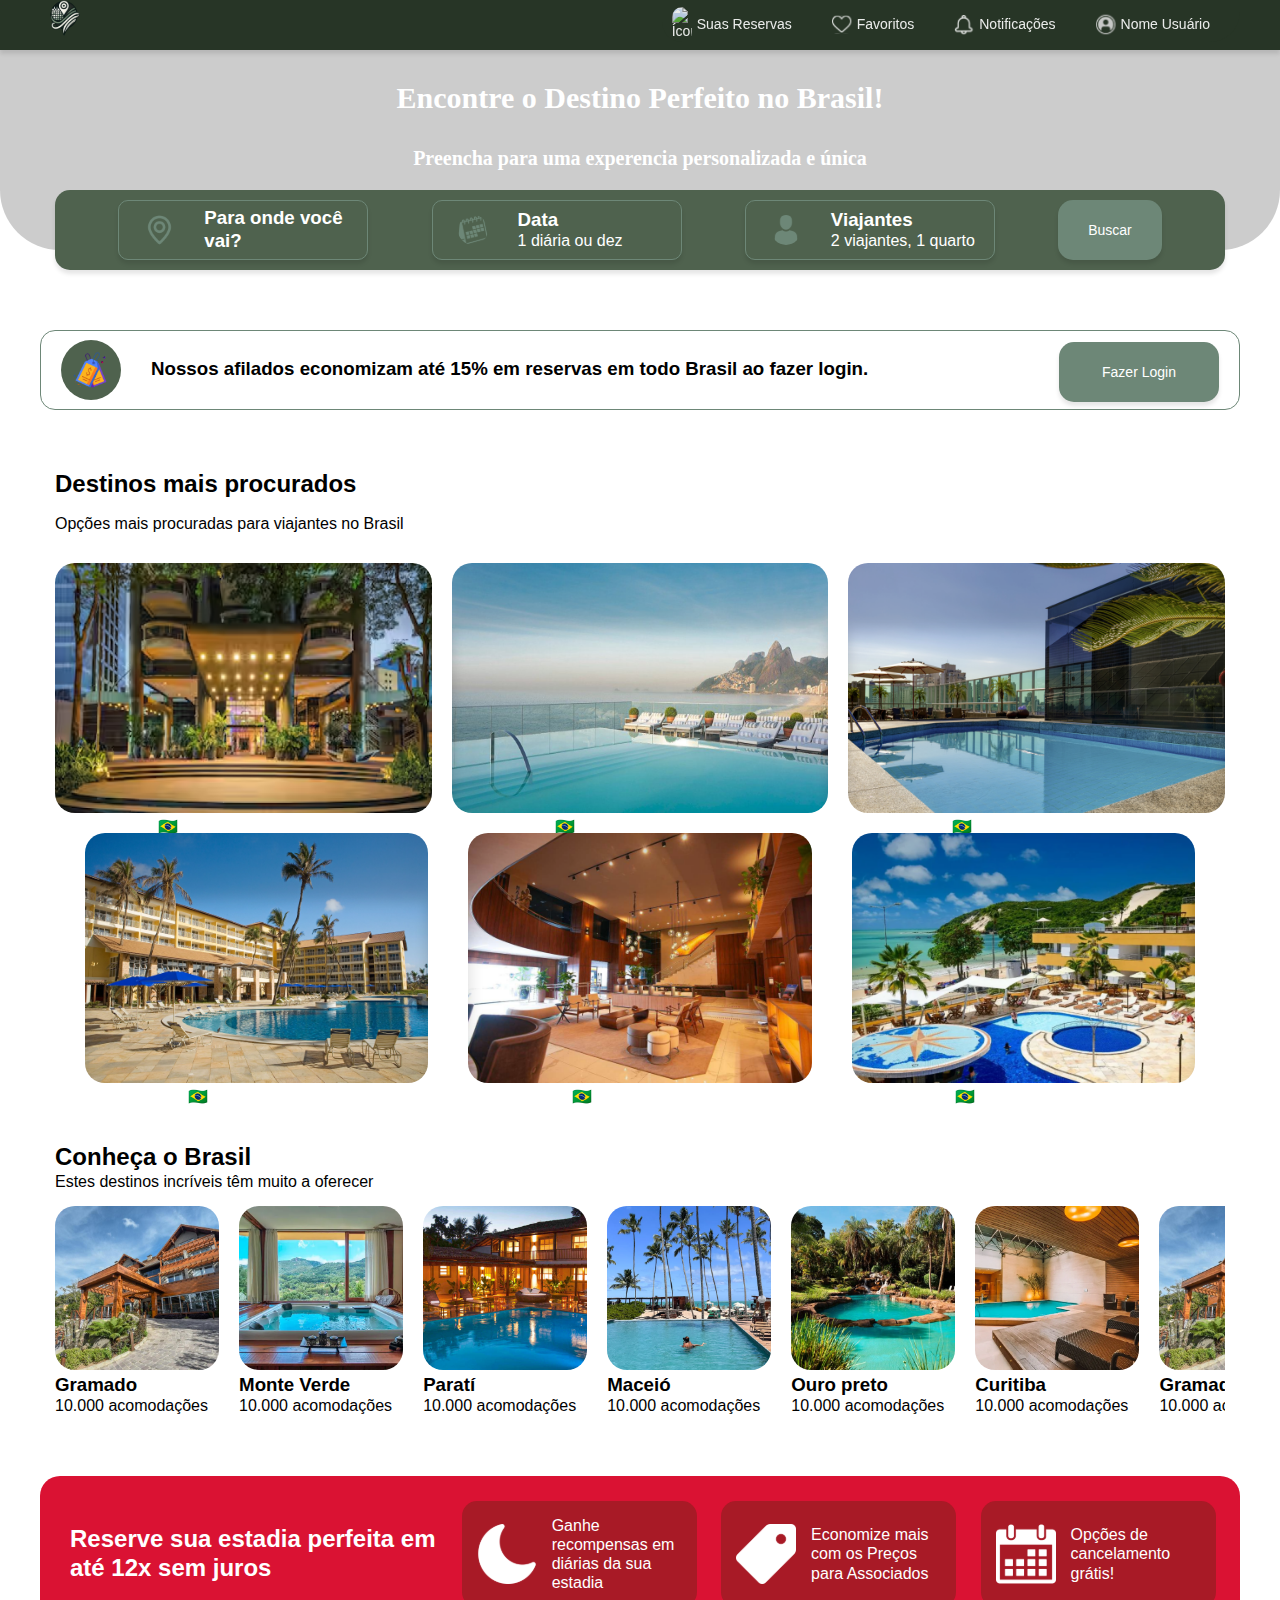
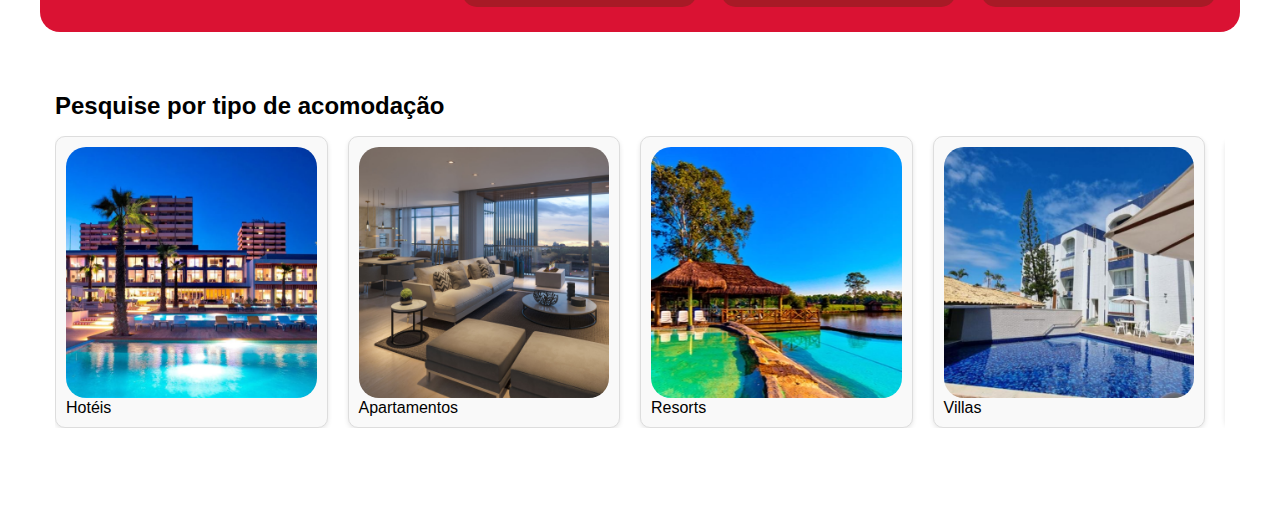
==== Public/index.html @ 56210f22 "atualizações" ====
<!DOCTYPE html>
<html lang="pt-br">

<head>
  <meta charset="UTF-8">
  <meta name="viewport" content="width=device-width, initial-scale=1.0">
  <title>Landing Page - Reserva de Destinos no Brasil</title>
  <link rel="stylesheet" href="Assets/css/home.css">
</head>

<body>
  <header>
    <div class="container">
      <div class="area">
        <div class="logo">
          <a href="/">
            <img src="./elements/icons/logo.svg" alt="" />
          </a>
        </div>
        <div class="menu-opener">
          <div class="hamburger-icon">
            <span></span>
            <span></span>
            <span></span>
          </div>
          <div class="close-icon">
            <span></span>
            <span></span>
          </div>
        </div>
      </div>
      <nav>
        <ul>
          <li><a href=""><img src="./elements/icons/suasReservas.svg" alt="Ícone de Suas Reservas"> Suas Reservas</a>
          </li>
          <li><a href=""><img src="./elements/icons/coracao.svg" alt="Ícone de Favoritos"> Favoritos</a></li>
          <li><a href=""><img src="./elements/icons/sino.svg" alt="Ícone de Notificações">Notificações</a></li>
          <li><a href=""><img src="./elements/icons/user.svg" alt="Ícone de Usuário"> Nome Usuário</a></li>
        </ul>
      </nav>
    </div>
  </header>
  <script src="Assets/js/mobile-navbar.js"></script>
  <div class="home-bg">
    <h1 class="page-title">Encontre o Destino Perfeito no Brasil!</h1>
    <h2 class="page-subtitle">Preencha para uma experencia personalizada e única </h2>
  </div>
  <div class="container">
    <div class="bravel-option">
      <div class="icon-text">
        <img src="elements/icons/location.svg" alt="localização">
        <h3>Para onde você vai?</h3>
      </div>
      <div class="icon-text">
        <img src="elements/icons/calendar.svg" alt="data">
        <div class="box-icon-text">
          <h3 class="bold">Data</h3>
          <p>1 diária ou dez</p>
        </div>
      </div>
      <div class="icon-text">
        <img src="elements/icons/viajantes.svg" alt="viajantes">
        <div class="box-icon-text">
          <h3>Viajantes</h3>
          <p>2 viajantes, 1 quarto</p>
        </div>
      </div>
      <button>Buscar</button>
    </div>
  </div>
  <div class="container alert-login">
    <div class="etiqueta-box">
      <div class="etiqueta">
        <img src="elements/icons/etiqueta.svg" alt="Etiqueta">
      </div>
      <h3 class="etiqueta-text bold">Nossos afilados economizam até 15% em reservas em todo Brasil ao fazer login.</h3>
    </div>
    <button class="fazer-login">Fazer Login</button>
  </div>
  <div class="container destinos">
    <h2 class="normal bold">Destinos mais procurados</h2>
    <p class="normal">Opções mais procuradas para viajantes no Brasil</p>
    <div class="image-wrapper-box">
      <div class="row1">
        <div class="image-box">
          <img src="elements/img/destinos-img1.png" alt="Imagem 1" class="images">
          <p>Rio de janeiro <span>🇧🇷</span></p>
        </div>
        <div class="image-box">
          <img src="elements/img/destinos-img2.png" alt="Imagem 2" class="images">
          <p>Rio de janeiro <span>🇧🇷</span></p>
        </div>
        <div class="image-box">
          <img src="elements/img/destinos-img3.png" alt="Imagem 3" class="images">
          <p>Rio de janeiro <span>🇧🇷</span></p>
        </div>
      </div>
      <div class="row2">
        <div class="image-box">
          <img src="elements/img/destinos-img4.png" alt="Imagem 4" class="images">
          <p>Rio de janeiro <span>🇧🇷</span></p>
        </div>
        <div class="image-box">
          <img src="elements/img/destinos-img5.png" alt="Imagem 5" class="images">
          <p>Rio de janeiro <span>🇧🇷</span></p>
        </div>
        <div class="image-box">
          <img src="elements/img/destinos-img6.png" alt="Imagem 6" class="images">
          <p>Rio de janeiro <span>🇧🇷</span></p>
        </div>
      </div>
    </div>
  </div>
  <div class="container">
    <h2 class="normal bold">Conheça o Brasil</h2>
    <p class="normal">Estes destinos incríveis têm muito a oferecer</p>
    <div class="wrapper-brasil-scroll">
      <div class="wrapper-brasil">
        <div class="images-box">
          <img src="elements/img/home-brasil1.png" alt="imagem 1">
          <h3 class="locate-name normal">Gramado</h3>
          <p class="numero normal">10.000 acomodações</p>
        </div>
        <div class="images-box">
          <img src="elements/img/home-brasil2.png" alt="imagem 2">
          <h3 class="locate-name normal">Monte Verde</h3>
          <p class="numero normal">10.000 acomodações</p>
        </div>
        <div class="images-box">
          <img src="elements/img/home-brasil3.png" alt="imagem 3">
          <h3 class="locate-name normal">Paratí</h3>
          <p class="numero normal">10.000 acomodações</p>
        </div>
        <div class="images-box">
          <img src="elements/img/home-brasil4.png" alt="imagem 4">
          <h3 class="locate-name normal">Maceió</h3>
          <p class="numero normal">10.000 acomodações</p>
        </div>
        <div class="images-box">
          <img src="elements/img/home-brasil5.png" alt="imagem 5">
          <h3 class="locate-name normal">Ouro preto</h3>
          <p class="numero normal">10.000 acomodações</p>
        </div>
        <div class="images-box">
          <img src="elements/img/home-brasil6.png" alt="imagem 6">
          <h3 class="locate-name normal">Curitiba</h3>
          <p class="numero normal">10.000 acomodações</p>
        </div>
        <div class="images-box">
          <img src="elements/img/home-brasil1.png" alt="imagem 1">
          <h3 class="locate-name normal">Gramado</h3>
          <p class="numero normal">10.000 acomodações</p>
        </div>
        <div class="images-box">
          <img src="elements/img/home-brasil2.png" alt="imagem 2">
          <h3 class="locate-name normal">Monte verde</h3>
          <p class="numero normal">10.000 acomodações</p>
        </div>
        <div class="images-box">
          <img src="elements/img/home-brasil3.png" alt="imagem 3">
          <h3 class="locate-name normal">Paratí</h3>
          <p class="numero normal">10.000 acomodações</p>
        </div>
      </div>
    </div>
  </div>
  <div class="container perfect-stay">
    <h2 class="stay-text">Reserve sua estadia perfeita em até 12x sem juros</h2>
    <div class="stay-wrapper">
      <div class="box">
        <img src="elements/icons/lua.svg" alt="icon">
        <p>Ganhe recompensas em diárias da sua estadia</p>
      </div>
      <div class="box">
        <img src="elements/icons/etiqueta2.svg" alt="icon">
        <p>Economize mais com os Preços para Associados</p>
      </div>
      <div class="box">
        <img src="elements/icons/calendar2.svg" alt="icon">
        <p>Opções de cancelamento grátis!</p>
      </div>
    </div>
  </div>
  <div class="container">
    <h2 class="normal bold">Pesquise por tipo de acomodação</h2>
    <div class="wrapper-accommodation-scroll">
      <div class="wrapper-accommodation">
        <div class="accommodation-box">
          <img src="elements/img/accomodation-tipe1.png" alt="Imagem 1">
          <p>Hotéis</p>
        </div>
        <div class="accommodation-box">
          <img src="elements/img/accomodation-tipe2.png" alt="Imagem 2">
          <p>Apartamentos</p>
        </div>
        <div class="accommodation-box">
          <img src="elements/img/accomodation-tipe3.png" alt="Imagem 3">
          <p>Resorts</p>
        </div>
        <div class="accommodation-box">
          <img src="elements/img/accomodation-tipe4.png" alt="Imagem 4">
          <p>Villas</p>
        </div>
        <div class="accommodation-box">
          <img src="elements/img/accomodation-tipe1.png" alt="Imagem 5">
          <p>Hostels</p>
        </div>
      </div>
    </div>
  </div>
</body>
</html>
---- Public/Assets/css/home.css ----
@import "./root.css";

* {
    padding: 0;
    list-style: none;
    margin: 0;
}

.home-bg {
    background-image: linear-gradient(90deg, rgba(0, 0, 0, 0.2) 0%, rgba(0, 0, 0, 0.20) 100%),
        url("../../elements/img/background-home.png");
    background-size: cover;
    background-repeat: no-repeat;
    background-attachment: fixed;
    width: 100%;
    height: 200px;
    border-radius: 0px 0px 60px 60px;
    padding-top: 30px;
}

.home-bg h1 {
    font-size: var(--h1-30);
    margin-bottom: 30px;
}

.home-bg h1,
h2,
h3,
p {
    color: var(--light-color);
}

.home-bg>h1,
h2 {
    text-align: center;
}

.bravel-option {
    background-color: var(--bg-primary-accent-color);
    width: 100%;
    display: flex;
    justify-content: space-evenly;
    border-radius: 15px;
    min-height: 80px;
    align-items: center;
    transform: translateY(-60px);
    box-shadow: var(--shandow-color);
    padding: 5px 20px;
    gap: 20px;
}

.bravel-option .icon-text {
    width: 100%;
    max-width: 250px;
    white-space: nowrap;
    overflow: hidden;
    text-overflow: ellipsis;
    height: 60px;
    border-radius: 10px;
    border: 1px solid var(--bg-secondary-color);
    display: flex;
    align-items: center;
    box-shadow: var(--shandow-color);
    padding: 0 10px;
    box-sizing: border-box;
}

.bravel-option .icon-text h3 {
    white-space: wrap;
}

.bravel-option .icon-text:hover {
    background-color: var(--bg-primary-color);
}

.bravel-option .icon-text img {
    width: 30px;
    height: 30px;
    margin: 0px 30px 0px 15px;
}

.alert-login {
    border: 1px solid var(--bg-secondary-color);
    border-radius: 15px;
    display: flex;
    flex-wrap: wrap;
    justify-content: space-between;
    align-items: center;
    padding: 5px 20px;
    min-height: 80px;
    height: auto;
}

.alert-login h3 {
    color: var(--dark-color);
    margin-right: 20px;
}

.alert-login .etiqueta {
    max-width: 60px;
    max-height: 60px;
    padding: 20px;
    border-radius: 100%;
    background-color: var(--bg-primary-accent-color);
    display: flex;
    align-items: center;
    justify-content: center;
    margin-right: 30px;
}

.alert-login .etiqueta img {
    width: 40px;
    height: 40px;
}

.alert-login .fazer-login {
    width: 160px;
    display: flex;
    align-items: center;
    justify-content: center;
    margin-top: 5px;
}

.alert-login .etiqueta-box {
    display: flex;
    align-items: center;
}

.normal {
    color: var(--dark-color);
    text-align: left;
}

.container h2 {
    padding-top: 60px;
}

.destinos h2 {
    margin-bottom: 15px;
}

.destinos .image-wrapper-box {
    display: grid;
    grid-template-rows: repeat(2, 1fr);
    gap: 20px;
    justify-items: center;
    margin-top: 30px;
}

.destinos .row1 {
    width: 100%;
    display: grid;
    grid-template-columns: repeat(3, 1fr);
    gap: 20px;
}

.destinos .row2 {
    display: grid;
    grid-template-columns: repeat(3, 1fr);
    gap: 40px;
    margin-left: 30px;
    margin-right: 30px;
}

.destinos .image-box {
    max-width: 100%;
    max-height: 250px;
    height: 100%;
    display: block;
}

.wrapper-brasil-scroll {
    overflow-x: scroll;
    overflow-y: hidden;
    white-space: nowrap;
    margin-top: 15px;
    scroll-snap-type: x mandatory;
    display: flex;
    justify-content: start;
    max-width: 100%;
}

.wrapper-brasil {
    display: flex;
    flex-wrap: nowrap;
    gap: 20px;
    width: max-content;
    scroll-snap-align: start;
}

.wrapper-brasil .images-box {
    width: calc(100% / 8.35 - 20px);
    flex: 0 0 auto;
    scroll-snap-align: center;
}

.wrapper-brasil img {
    width: 100%;
    height: auto;
    aspect-ratio: 1 / 1;
    object-fit: cover;
}

.wrapper-brasil-scroll::-webkit-scrollbar {
    height: 8px;
}

.wrapper-brasil-scroll::-webkit-scrollbar-thumb {
    background: #ccc;
    border-radius: 4px;
}

.perfect-stay {
    margin-top: 60px;
    background-color: var(--bg-suplementary-color);
    border-radius: 20px;
    display: flex;
    justify-content: space-between;
    align-items: center;
    padding: 15px 20px;
    min-height: 80px;
    height: auto;
}

.perfect-stay .stay-text {
    text-align: left;
    padding: 10px;
}

.perfect-stay .stay-wrapper {
    display: flex;
    justify-content: space-evenly;
    overflow-x: auto;
    gap: 20px;
    width: 100%;
    height: auto;
    padding: 10px 0;
}

.perfect-stay .box {
    padding: 15px;
    flex: 0 0 auto;
    width: 235px;
    height: auto;
    border-radius: 15px;
    background-color: var(--bg-suplementary-color2);
    display: flex;
    justify-content: space-evenly;
    align-items: center;
    gap: 15px;
}

.perfect-stay .stay-wrapper::-webkit-scrollbar {
    height: 8px;
}

.perfect-stay .stay-wrapper::-webkit-scrollbar-thumb {
    background: #ccc;
    border-radius: 4px;
}

.perfect-stay img {
    width: 60px;
    height: 60px;
    border-radius: 0px;
}

.wrapper-accommodation-scroll {
    overflow-x: scroll;
    overflow-y: hidden;
    white-space: nowrap;
    margin-top: 15px;
    scroll-snap-type: x mandatory;
    display: flex;
    justify-content: start;
    max-width: 100%;
}

.wrapper-accommodation {
    display: flex;
    flex-wrap: nowrap; 
    gap: 20px; 
    width: max-content; 
    scroll-snap-align: start; 
}

.wrapper-accommodation .accommodation-box {
    width: calc(100% / 4 - 20px); 
    flex: 0 0 auto;
    scroll-snap-align: center;
    display: flex;
    flex-direction: column;
    justify-content: center;
    background-color: #f9f9f9;
    border: 1px solid #ddd;
    border-radius: 10px;
    padding: 10px;
    text-align: left;
    box-shadow: 0 2px 5px rgba(0, 0, 0, 0.1);

}

.wrapper-accommodation img {
    width: 100%;
    height: auto;
    aspect-ratio: 1 / 1;
    object-fit: cover; 
    border-radius: 5px;
    border-radius: 20px;
}

.wrapper-accommodation-scroll::-webkit-scrollbar {
    height: 8px;
}

.wrapper-accommodation-scroll::-webkit-scrollbar-thumb {
    background: #ccc;
    border-radius: 4px;
}
.wrapper-accommodation p{
    color: var(--dark-color);
}

/* Responsividade */
@media (max-width: 500px) {
    .bravel-option {
        transform: none;
    }

    .destinos .row1,
    .row2 {
        grid-template-columns: 1fr 1fr;
        margin-left: 0px;
        margin-right: 0px;
        gap: 20px;
    }

    .destinos .row1 :nth-child(3),
    .row2 :nth-child(3) {
        grid-column: 1;
        grid-row: 2;
    }
}

@media (max-width:800px) {
    .home-bg {
        height: 300px;
    }

    .bravel-option {
        transform: translateY(-80px);
        display: block;
        max-width: 100%;
        padding: 10px 20px;
    }

    .destinos .image-wrapper-box {
        row-gap: 0px;
    }

    .destinos .row2 {
        grid-template-columns: 1fr 1fr;
        margin-left: 0px;
        margin-right: 0px;
        gap: 20px;
    }

    .destinos .row1 {
        grid-template-columns: 1fr 1fr;
        margin-left: 0px;
        margin-right: 0px;
        gap: 20px;
    }

    .destinos .image-box img {
        border-radius: 10px;
        max-height: 200px;
    }

    .destinos .row1 :nth-child(3),
    .row2 :nth-child(3) {
        grid-column: 1 / 3;
        grid-row: 2;
        margin-bottom: 20px;
    }

    .bravel-option .icon-text {
        max-width: 100%;
        margin-bottom: 20px;
    }

    button {
        max-width: 350px;
        width: 100%;
        display: block;
        margin: 0 auto;

    }

}

@media (max-width: 300px) {

    .destinos .row1,
    .destinos .row2 {
        grid-template-columns: 1fr;
        gap: 20px;
        margin-left: 0px;
        margin-right: 0px;
    }

    .destinos .image-box img {
        border-radius: 10px;
    }

    .destinos .image-wrapper-box {
        row-gap: 0px;
    }

    .destinos .row1 :nth-child(3),
    .row2 :nth-child(3) {
        grid-column: 1;
        grid-row: 2;
        margin: 0;
    }

    .destinos .row2 :nth-child(1) {
        gap: 20px;
    }

    .alert-login {
        flex-direction: column;
        padding: 10px;
        height: auto;
        text-align: center;
    }

    .alert-login .etiqueta-box {
        margin-bottom: 10px;
        /* Espaçamento entre os elementos ao empilhar */
    }

    .alert-login.fazer-login {
        width: 100%;
        /* O botão ocupa toda a largura */
    }

    .alert-login .etiqueta {
        width: 40px;
        /* Reduz o tamanho do círculo */
        height: 40px;
    }

    .alert-login .etiqueta img {
        width: 30px;
        /* Reduz o tamanho do ícone */
        height: 30px;
    }

    .alert-login h3 {
        font-size: 14px;
        /* Diminui o tamanho da fonte */
    }
}
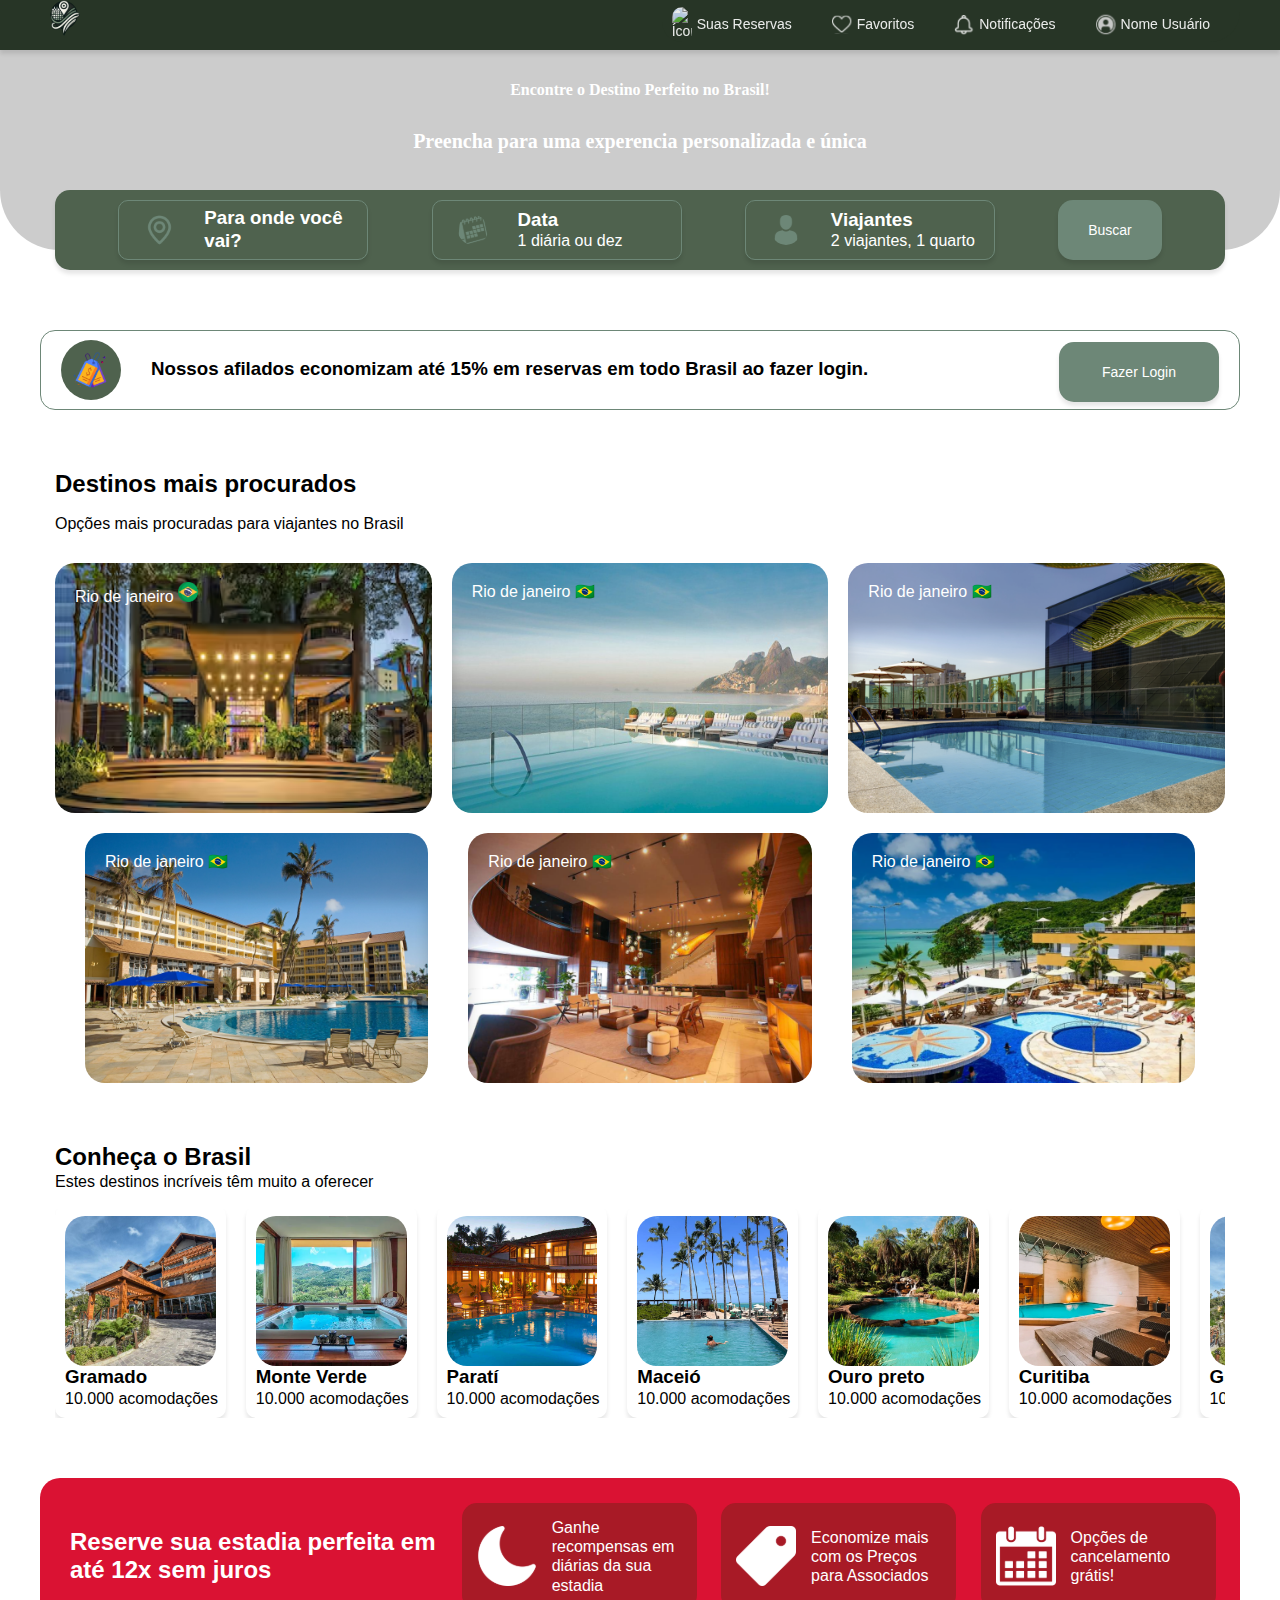
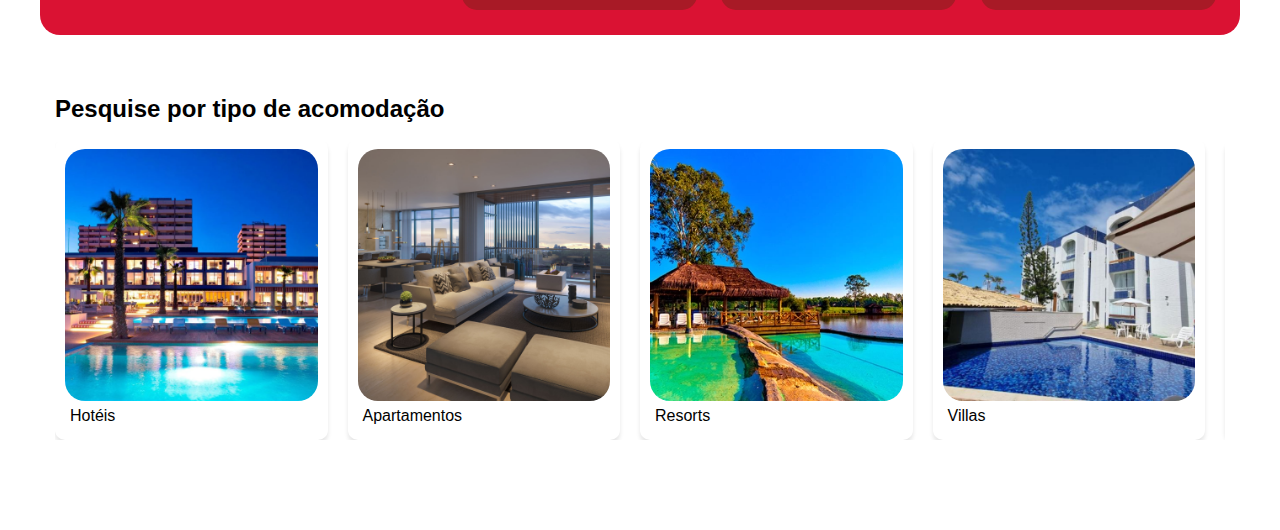
==== commit 44abb6b2: "home" ====
--- a/Public/index.html
+++ b/Public/index.html
@@ -7,7 +7,6 @@
   <title>Landing Page - Reserva de Destinos no Brasil</title>
   <link rel="stylesheet" href="Assets/css/home.css">
 </head>
-
 <body>
   <header>
     <div class="container">
@@ -84,7 +83,7 @@
       <div class="row1">
         <div class="image-box">
           <img src="elements/img/destinos-img1.png" alt="Imagem 1" class="images">
-          <p>Rio de janeiro <span>🇧🇷</span></p>
+          <p>Rio de janeiro <span><object data="elements/icons/bandeira.svg" type=""></object></span></p>
         </div>
         <div class="image-box">
           <img src="elements/img/destinos-img2.png" alt="Imagem 2" class="images">
@@ -111,52 +110,52 @@
       </div>
     </div>
   </div>
-  <div class="container">
+  <div class="container brasil">
     <h2 class="normal bold">Conheça o Brasil</h2>
     <p class="normal">Estes destinos incríveis têm muito a oferecer</p>
-    <div class="wrapper-brasil-scroll">
-      <div class="wrapper-brasil">
-        <div class="images-box">
+    <div class="scroll">
+      <div class="scroll-wrapper">
+        <div class="box">
           <img src="elements/img/home-brasil1.png" alt="imagem 1">
           <h3 class="locate-name normal">Gramado</h3>
           <p class="numero normal">10.000 acomodações</p>
         </div>
-        <div class="images-box">
+        <div class="box">
           <img src="elements/img/home-brasil2.png" alt="imagem 2">
           <h3 class="locate-name normal">Monte Verde</h3>
           <p class="numero normal">10.000 acomodações</p>
         </div>
-        <div class="images-box">
+        <div class="box">
           <img src="elements/img/home-brasil3.png" alt="imagem 3">
           <h3 class="locate-name normal">Paratí</h3>
           <p class="numero normal">10.000 acomodações</p>
         </div>
-        <div class="images-box">
+        <div class="box">
           <img src="elements/img/home-brasil4.png" alt="imagem 4">
           <h3 class="locate-name normal">Maceió</h3>
           <p class="numero normal">10.000 acomodações</p>
         </div>
-        <div class="images-box">
+        <div class="box">
           <img src="elements/img/home-brasil5.png" alt="imagem 5">
           <h3 class="locate-name normal">Ouro preto</h3>
           <p class="numero normal">10.000 acomodações</p>
         </div>
-        <div class="images-box">
+        <div class="box">
           <img src="elements/img/home-brasil6.png" alt="imagem 6">
           <h3 class="locate-name normal">Curitiba</h3>
           <p class="numero normal">10.000 acomodações</p>
         </div>
-        <div class="images-box">
+        <div class="box">
           <img src="elements/img/home-brasil1.png" alt="imagem 1">
           <h3 class="locate-name normal">Gramado</h3>
           <p class="numero normal">10.000 acomodações</p>
         </div>
-        <div class="images-box">
+        <div class="box">
           <img src="elements/img/home-brasil2.png" alt="imagem 2">
           <h3 class="locate-name normal">Monte verde</h3>
           <p class="numero normal">10.000 acomodações</p>
         </div>
-        <div class="images-box">
+        <div class="box">
           <img src="elements/img/home-brasil3.png" alt="imagem 3">
           <h3 class="locate-name normal">Paratí</h3>
           <p class="numero normal">10.000 acomodações</p>
@@ -181,27 +180,27 @@
       </div>
     </div>
   </div>
-  <div class="container">
+  <div class="container accommodation">
     <h2 class="normal bold">Pesquise por tipo de acomodação</h2>
-    <div class="wrapper-accommodation-scroll">
-      <div class="wrapper-accommodation">
-        <div class="accommodation-box">
+    <div class="scroll">
+      <div class="scroll-wrapper">
+        <div class="box">
           <img src="elements/img/accomodation-tipe1.png" alt="Imagem 1">
           <p>Hotéis</p>
         </div>
-        <div class="accommodation-box">
+        <div class="box">
           <img src="elements/img/accomodation-tipe2.png" alt="Imagem 2">
           <p>Apartamentos</p>
         </div>
-        <div class="accommodation-box">
+        <div class="box">
           <img src="elements/img/accomodation-tipe3.png" alt="Imagem 3">
           <p>Resorts</p>
         </div>
-        <div class="accommodation-box">
+        <div class="box">
           <img src="elements/img/accomodation-tipe4.png" alt="Imagem 4">
           <p>Villas</p>
         </div>
-        <div class="accommodation-box">
+        <div class="box">
           <img src="elements/img/accomodation-tipe1.png" alt="Imagem 5">
           <p>Hostels</p>
         </div>
--- a/Public/Assets/css/home.css
+++ b/Public/Assets/css/home.css
@@ -5,7 +5,7 @@
     list-style: none;
     margin: 0;
 }
-
+/*#region home */
 .home-bg {
     background-image: linear-gradient(90deg, rgba(0, 0, 0, 0.2) 0%, rgba(0, 0, 0, 0.20) 100%),
         url("../../elements/img/background-home.png");
@@ -19,7 +19,6 @@
 }
 
 .home-bg h1 {
-    font-size: var(--h1-30);
     margin-bottom: 30px;
 }
 
@@ -34,51 +33,9 @@
 h2 {
     text-align: center;
 }
-
-.bravel-option {
-    background-color: var(--bg-primary-accent-color);
-    width: 100%;
-    display: flex;
-    justify-content: space-evenly;
-    border-radius: 15px;
-    min-height: 80px;
-    align-items: center;
-    transform: translateY(-60px);
-    box-shadow: var(--shandow-color);
-    padding: 5px 20px;
-    gap: 20px;
-}
-
-.bravel-option .icon-text {
-    width: 100%;
-    max-width: 250px;
-    white-space: nowrap;
-    overflow: hidden;
-    text-overflow: ellipsis;
-    height: 60px;
-    border-radius: 10px;
-    border: 1px solid var(--bg-secondary-color);
-    display: flex;
-    align-items: center;
-    box-shadow: var(--shandow-color);
-    padding: 0 10px;
-    box-sizing: border-box;
-}
-
-.bravel-option .icon-text h3 {
-    white-space: wrap;
-}
-
-.bravel-option .icon-text:hover {
-    background-color: var(--bg-primary-color);
-}
-
-.bravel-option .icon-text img {
-    width: 30px;
-    height: 30px;
-    margin: 0px 30px 0px 15px;
-}
-
+/* #endregion */
+
+/*#region alert */
 .alert-login {
     border: 1px solid var(--bg-secondary-color);
     border-radius: 15px;
@@ -125,16 +82,9 @@
     display: flex;
     align-items: center;
 }
-
-.normal {
-    color: var(--dark-color);
-    text-align: left;
-}
-
-.container h2 {
-    padding-top: 60px;
-}
-
+/* #endregion */
+
+/*#region destinos */
 .destinos h2 {
     margin-bottom: 15px;
 }
@@ -168,48 +118,28 @@
     height: 100%;
     display: block;
 }
-
-.wrapper-brasil-scroll {
-    overflow-x: scroll;
-    overflow-y: hidden;
-    white-space: nowrap;
-    margin-top: 15px;
-    scroll-snap-type: x mandatory;
-    display: flex;
-    justify-content: start;
-    max-width: 100%;
-}
-
-.wrapper-brasil {
-    display: flex;
-    flex-wrap: nowrap;
-    gap: 20px;
-    width: max-content;
-    scroll-snap-align: start;
-}
-
-.wrapper-brasil .images-box {
-    width: calc(100% / 8.35 - 20px);
-    flex: 0 0 auto;
-    scroll-snap-align: center;
-}
-
-.wrapper-brasil img {
-    width: 100%;
-    height: auto;
-    aspect-ratio: 1 / 1;
-    object-fit: cover;
-}
-
-.wrapper-brasil-scroll::-webkit-scrollbar {
-    height: 8px;
-}
-
-.wrapper-brasil-scroll::-webkit-scrollbar-thumb {
-    background: #ccc;
-    border-radius: 4px;
-}
-
+.destinos .image-box p{
+    transform: translateY(calc(-235px));
+    margin-left: 20px;
+}
+.destinos .image-wrapper-box object{
+    width: 20px;
+}
+/*#endregion */
+
+/*#region brasil */
+.brasil{
+    
+}
+.brasil .scroll .scroll-wrapper .box{
+    width: calc(100% / 9 - 20px);
+}
+
+/*#endregion */
+
+
+
+/*#region perfet-stay */
 .perfect-stay {
     margin-top: 60px;
     background-color: var(--bg-suplementary-color);
@@ -264,62 +194,17 @@
     height: 60px;
     border-radius: 0px;
 }
-
-.wrapper-accommodation-scroll {
-    overflow-x: scroll;
-    overflow-y: hidden;
-    white-space: nowrap;
-    margin-top: 15px;
-    scroll-snap-type: x mandatory;
-    display: flex;
-    justify-content: start;
-    max-width: 100%;
-}
-
-.wrapper-accommodation {
-    display: flex;
-    flex-wrap: nowrap; 
-    gap: 20px; 
-    width: max-content; 
-    scroll-snap-align: start; 
-}
-
-.wrapper-accommodation .accommodation-box {
-    width: calc(100% / 4 - 20px); 
-    flex: 0 0 auto;
-    scroll-snap-align: center;
-    display: flex;
-    flex-direction: column;
-    justify-content: center;
-    background-color: #f9f9f9;
-    border: 1px solid #ddd;
-    border-radius: 10px;
-    padding: 10px;
-    text-align: left;
-    box-shadow: 0 2px 5px rgba(0, 0, 0, 0.1);
-
-}
-
-.wrapper-accommodation img {
-    width: 100%;
-    height: auto;
-    aspect-ratio: 1 / 1;
-    object-fit: cover; 
-    border-radius: 5px;
-    border-radius: 20px;
-}
-
-.wrapper-accommodation-scroll::-webkit-scrollbar {
-    height: 8px;
-}
-
-.wrapper-accommodation-scroll::-webkit-scrollbar-thumb {
-    background: #ccc;
-    border-radius: 4px;
-}
-.wrapper-accommodation p{
+/*#endregion */
+
+/*#region accommodation */
+.accommodation .scroll .scroll-wrapper .box p{
     color: var(--dark-color);
-}
+    margin: 5px;
+    font-weight: var(--weight-regular);
+}
+
+
+/*#endregion */
 
 /* Responsividade */
 @media (max-width: 500px) {
@@ -346,7 +231,16 @@
     .home-bg {
         height: 300px;
     }
-
+    .accommodation .scroll .scroll-wrapper .box{
+        width: calc(100% / 2 - 20px);
+    }
+    .destinos .image-wrapper-box .row2{
+        padding: 0;
+        margin: 0;
+        gap: 20px;
+        margin-left: 0px;
+        margin-right: 0px;
+    }
     .bravel-option {
         transform: translateY(-80px);
         display: block;
@@ -407,6 +301,7 @@
         gap: 20px;
         margin-left: 0px;
         margin-right: 0px;
+        padding: 0px;
     }
 
     .destinos .image-box img {
@@ -425,6 +320,7 @@
     }
 
     .destinos .row2 :nth-child(1) {
+        margin-top: 20px;
         gap: 20px;
     }
 
@@ -461,4 +357,7 @@
         font-size: 14px;
         /* Diminui o tamanho da fonte */
     }
+    .accommodation .scroll .scroll-wrapper .box{
+        width: calc(100% / 2 - 20px);
+    }
 }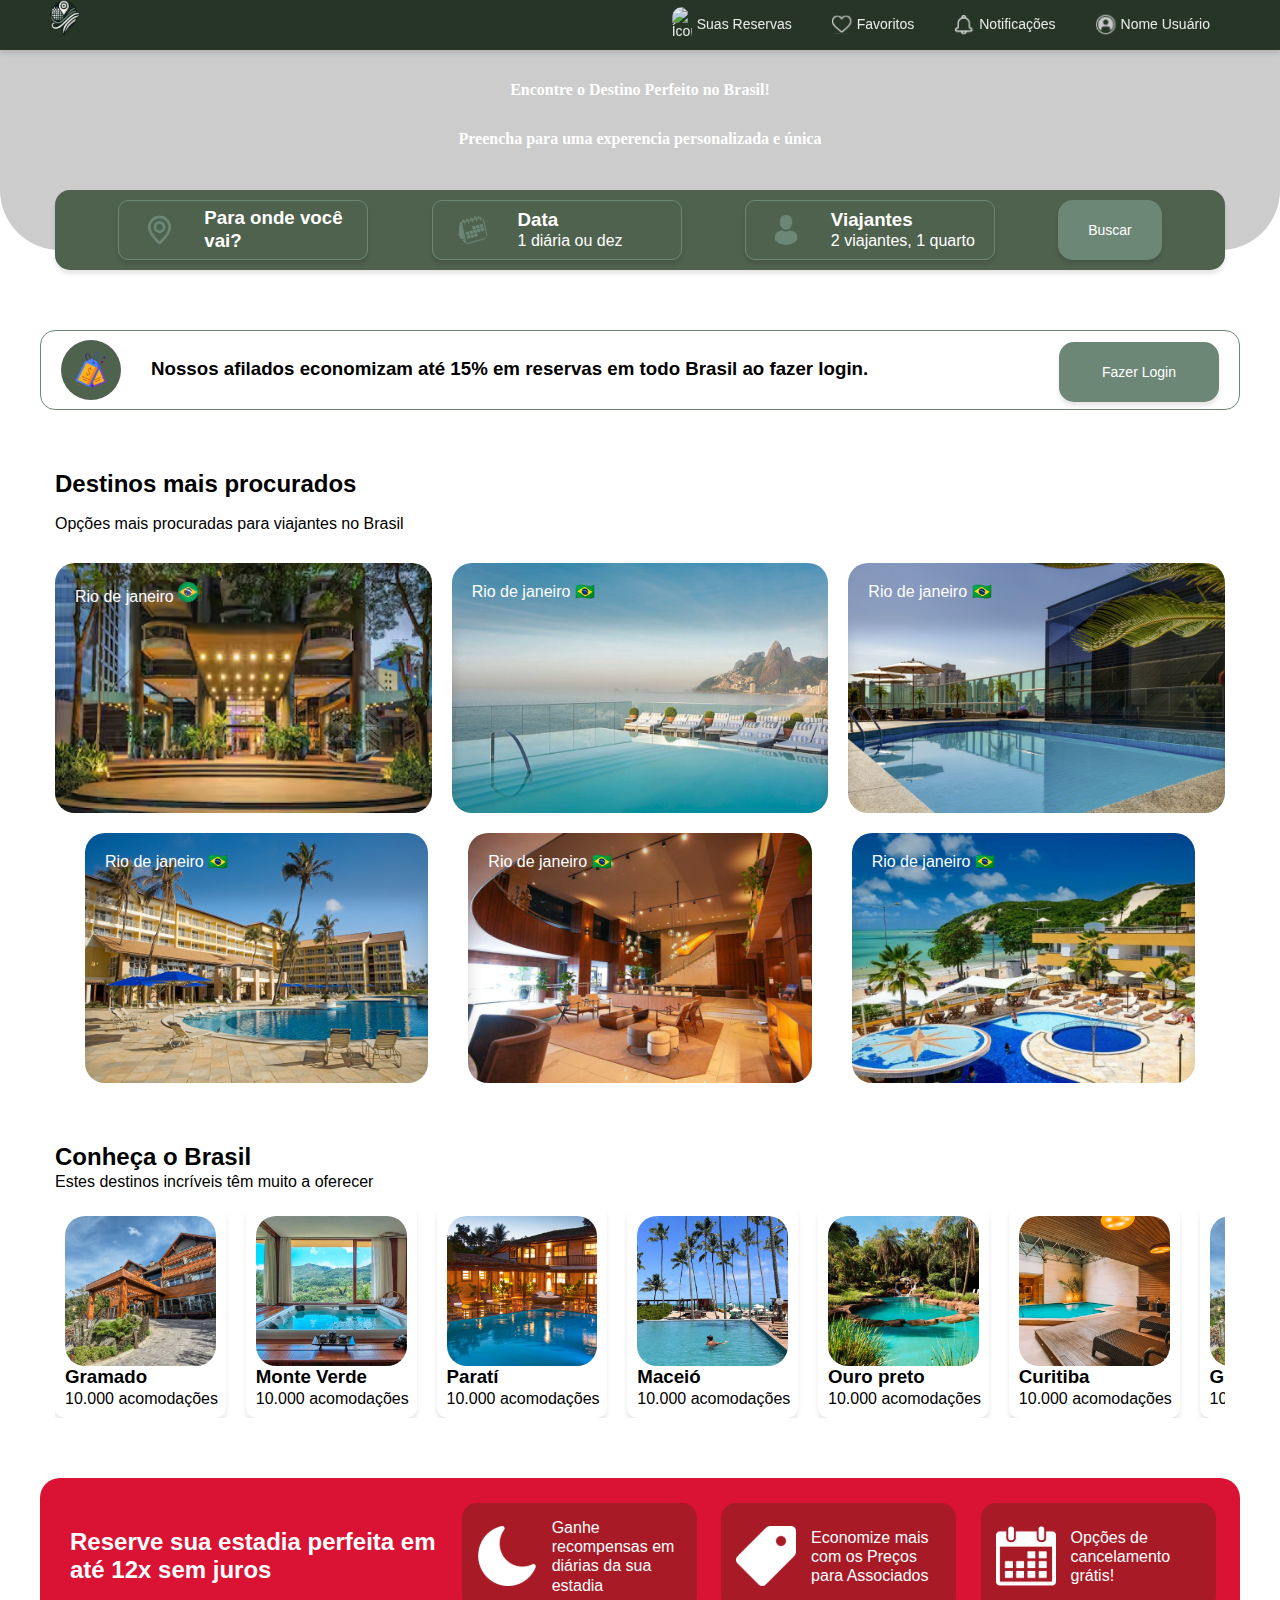
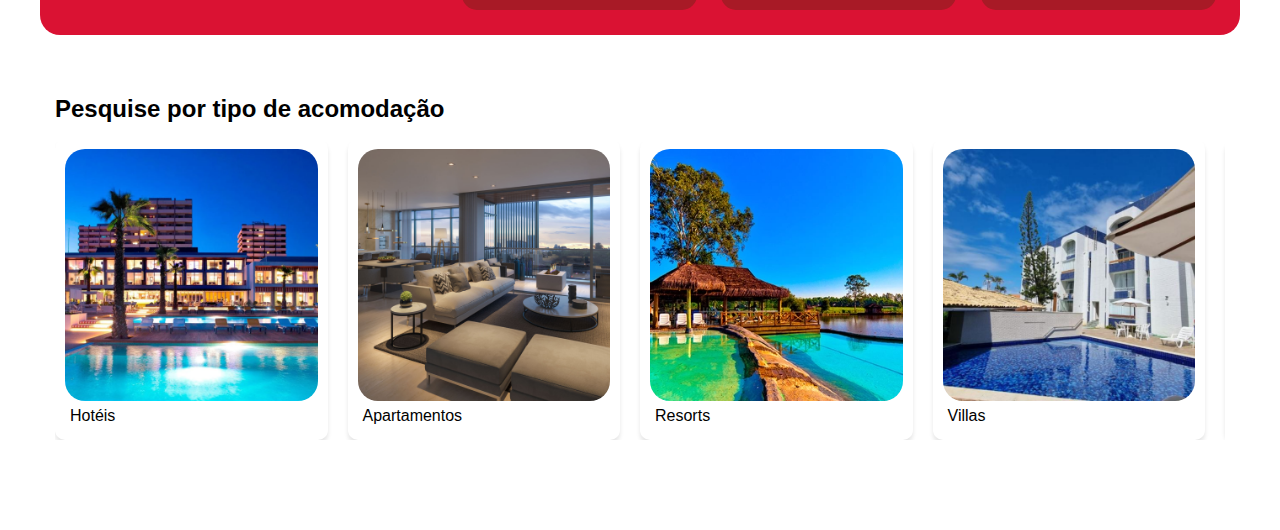
==== commit 1d977129: "refazendo todo o cadastro" ====
--- a/Public/index.html
+++ b/Public/index.html
@@ -190,7 +190,7 @@
         </div>
         <div class="box">
           <img src="elements/img/accomodation-tipe2.png" alt="Imagem 2">
-          <p>Apartamentos</p>
+          <p >Apartamentos</p>
         </div>
         <div class="box">
           <img src="elements/img/accomodation-tipe3.png" alt="Imagem 3">
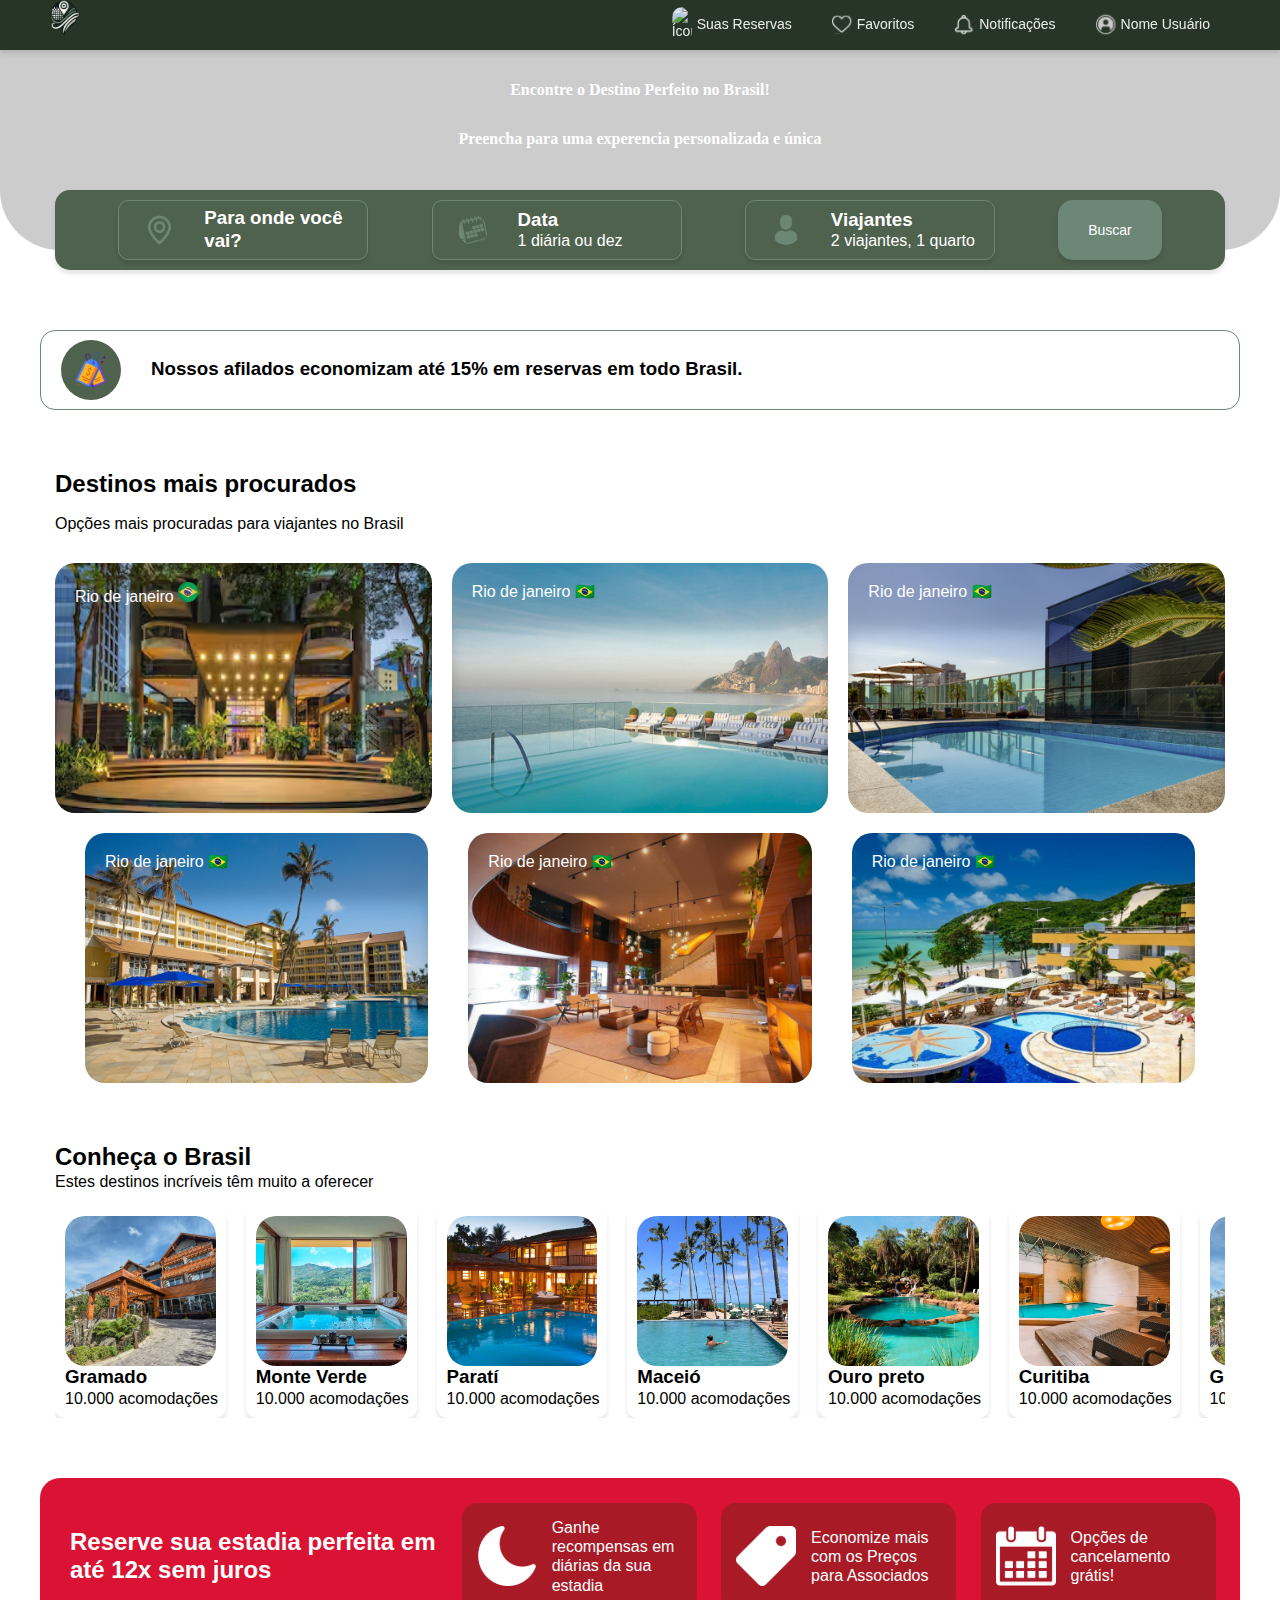
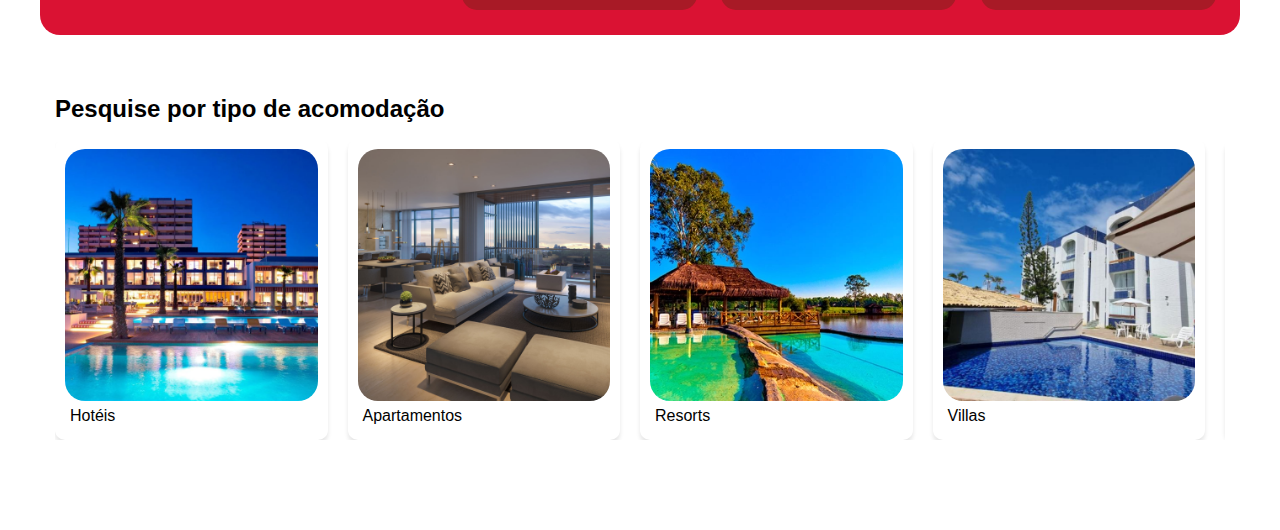
==== commit ea54dc92: "logiun" ====
--- a/Public/index.html
+++ b/Public/index.html
@@ -72,9 +72,9 @@
       <div class="etiqueta">
         <img src="elements/icons/etiqueta.svg" alt="Etiqueta">
       </div>
-      <h3 class="etiqueta-text bold">Nossos afilados economizam até 15% em reservas em todo Brasil ao fazer login.</h3>
-    </div>
-    <button class="fazer-login">Fazer Login</button>
+      <h3 class="etiqueta-text bold">Nossos afilados economizam até 15% em reservas em todo Brasil.</h3>
+    </div>
+
   </div>
   <div class="container destinos">
     <h2 class="normal bold">Destinos mais procurados</h2>
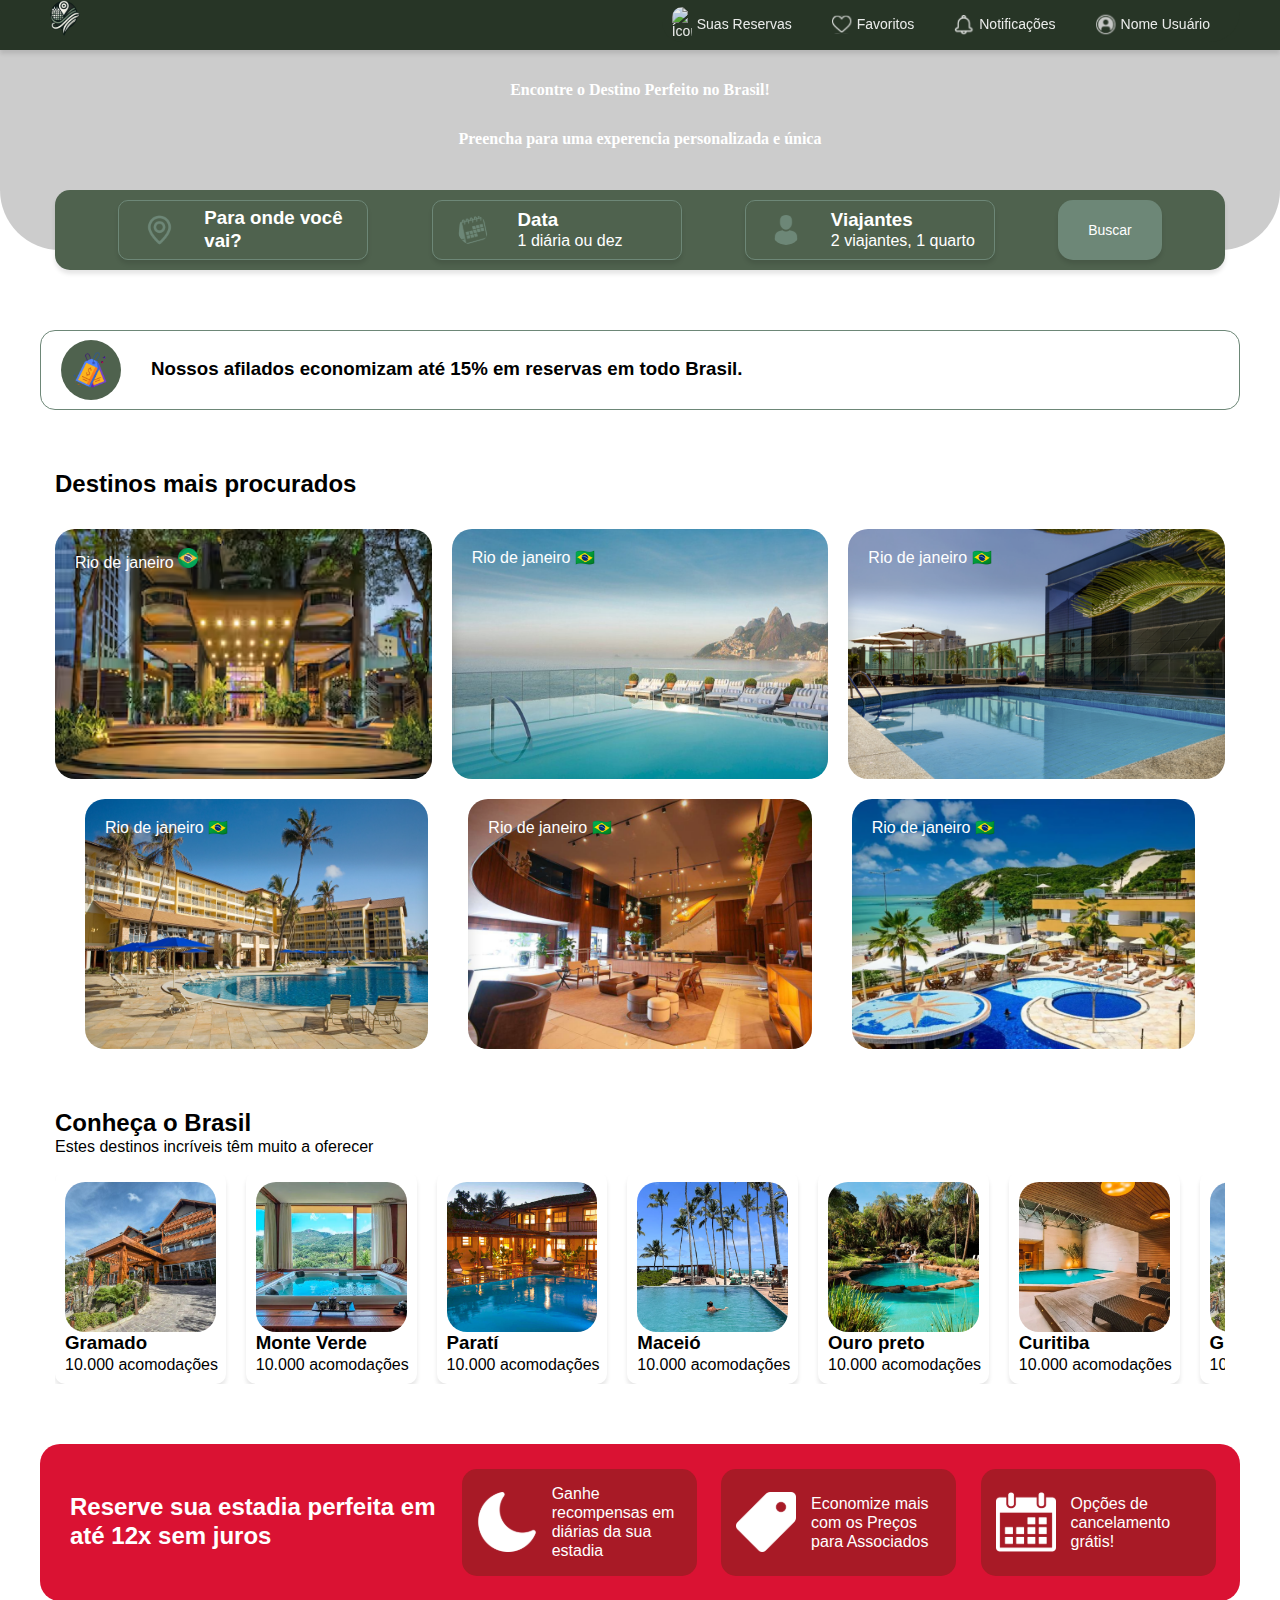
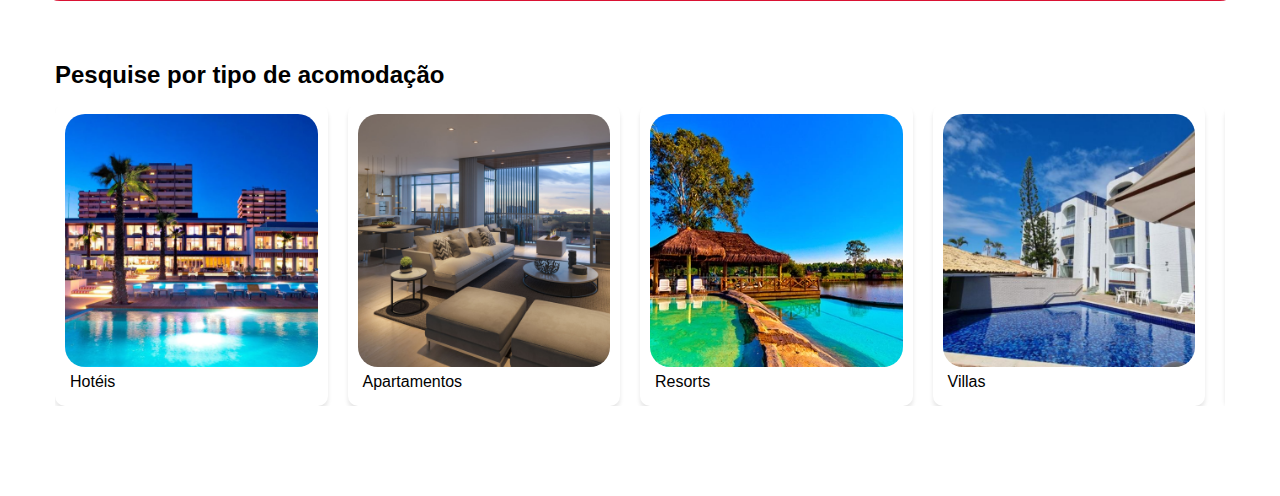
==== commit 847ea9b4: "atualizacao termiando" ====
--- a/Public/index.html
+++ b/Public/index.html
@@ -78,7 +78,6 @@
   </div>
   <div class="container destinos">
     <h2 class="normal bold">Destinos mais procurados</h2>
-    <p class="normal">Opções mais procuradas para viajantes no Brasil</p>
     <div class="image-wrapper-box">
       <div class="row1">
         <div class="image-box">
@@ -207,5 +206,6 @@
       </div>
     </div>
   </div>
+  
 </body>
 </html>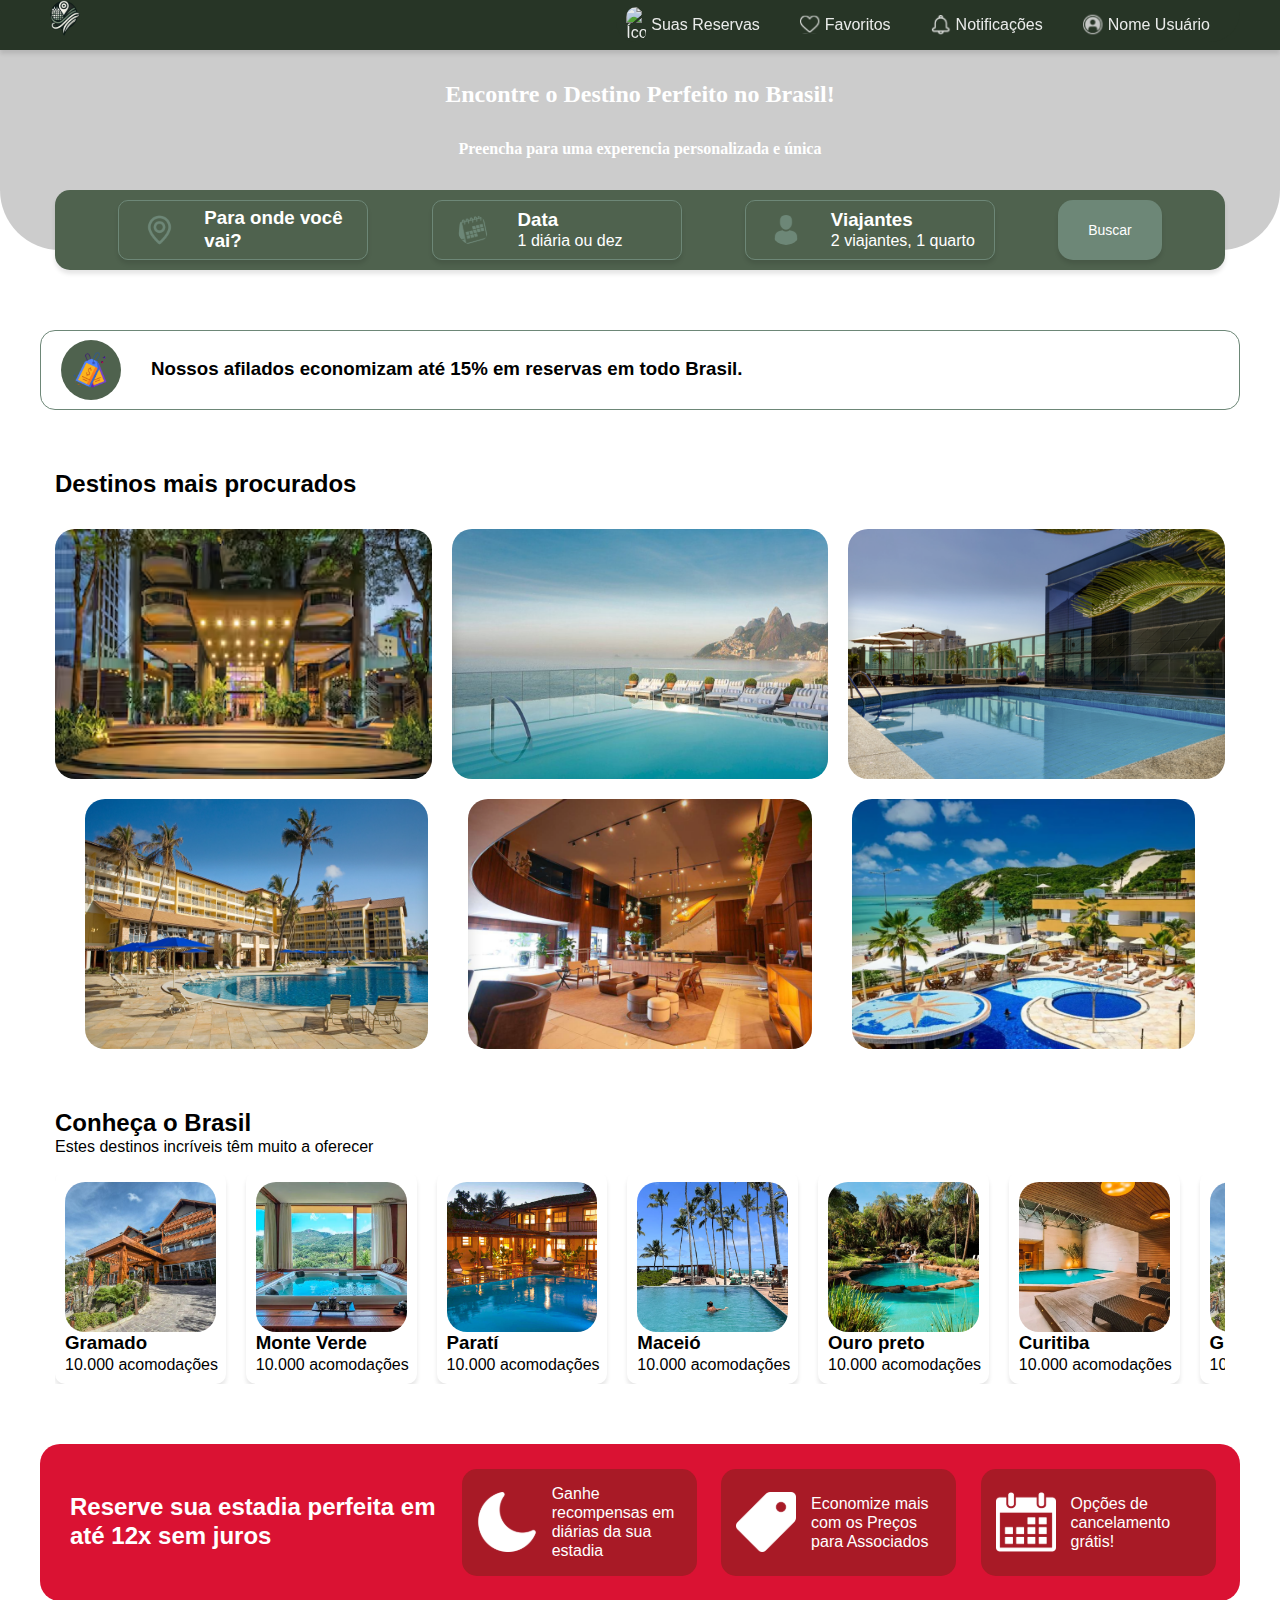
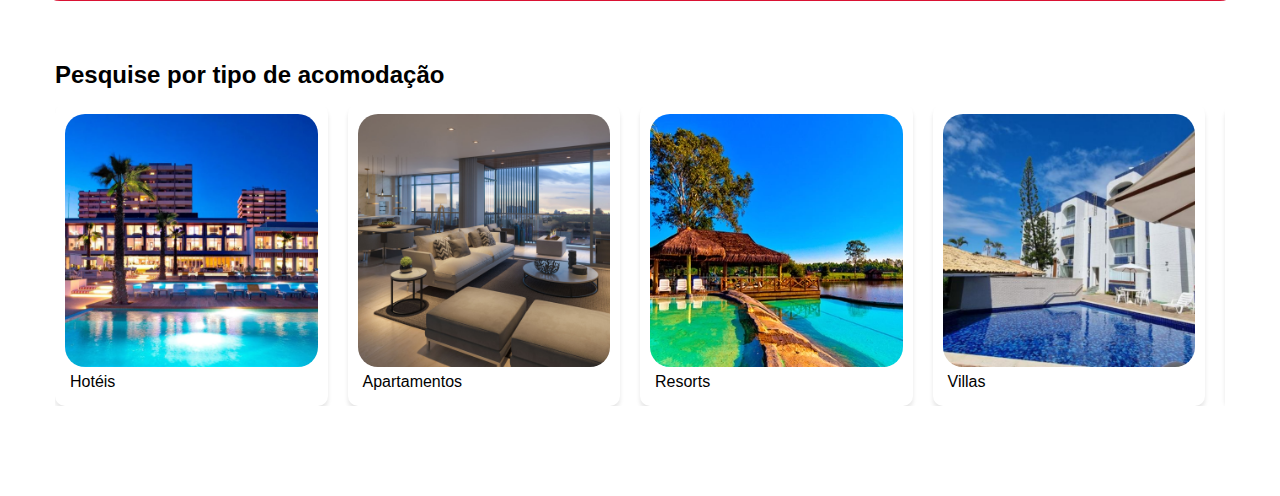
==== commit 38b20b29: "aaa" ====
--- a/Public/index.html
+++ b/Public/index.html
@@ -7,7 +7,19 @@
   <title>Landing Page - Reserva de Destinos no Brasil</title>
   <link rel="stylesheet" href="Assets/css/home.css">
 </head>
+
 <body>
+  <div vw class="enabled">
+    <div vw-access-button class="active"></div>
+    <div vw-plugin-wrapper>
+      <div class="vw-plugin-top-wrapper"></div>
+    </div>
+  </div>
+  <script src="https://vlibras.gov.br/app/vlibras-plugin.js"></script>
+  <script>
+    new window.VLibras.Widget('https://vlibras.gov.br/app');
+  </script>
+
   <header>
     <div class="container">
       <div class="area">
@@ -82,29 +94,23 @@
       <div class="row1">
         <div class="image-box">
           <img src="elements/img/destinos-img1.png" alt="Imagem 1" class="images">
-          <p>Rio de janeiro <span><object data="elements/icons/bandeira.svg" type=""></object></span></p>
         </div>
         <div class="image-box">
           <img src="elements/img/destinos-img2.png" alt="Imagem 2" class="images">
-          <p>Rio de janeiro <span>🇧🇷</span></p>
         </div>
         <div class="image-box">
           <img src="elements/img/destinos-img3.png" alt="Imagem 3" class="images">
-          <p>Rio de janeiro <span>🇧🇷</span></p>
         </div>
       </div>
       <div class="row2">
         <div class="image-box">
           <img src="elements/img/destinos-img4.png" alt="Imagem 4" class="images">
-          <p>Rio de janeiro <span>🇧🇷</span></p>
         </div>
         <div class="image-box">
           <img src="elements/img/destinos-img5.png" alt="Imagem 5" class="images">
-          <p>Rio de janeiro <span>🇧🇷</span></p>
         </div>
         <div class="image-box">
           <img src="elements/img/destinos-img6.png" alt="Imagem 6" class="images">
-          <p>Rio de janeiro <span>🇧🇷</span></p>
         </div>
       </div>
     </div>
@@ -189,7 +195,7 @@
         </div>
         <div class="box">
           <img src="elements/img/accomodation-tipe2.png" alt="Imagem 2">
-          <p >Apartamentos</p>
+          <p>Apartamentos</p>
         </div>
         <div class="box">
           <img src="elements/img/accomodation-tipe3.png" alt="Imagem 3">
@@ -206,6 +212,7 @@
       </div>
     </div>
   </div>
-  
+
 </body>
+
 </html>--- a/Public/Assets/css/home.css
+++ b/Public/Assets/css/home.css
@@ -20,6 +20,7 @@
 
 .home-bg h1 {
     margin-bottom: 30px;
+    font-size: 1.5rem;
 }
 
 .home-bg h1,
